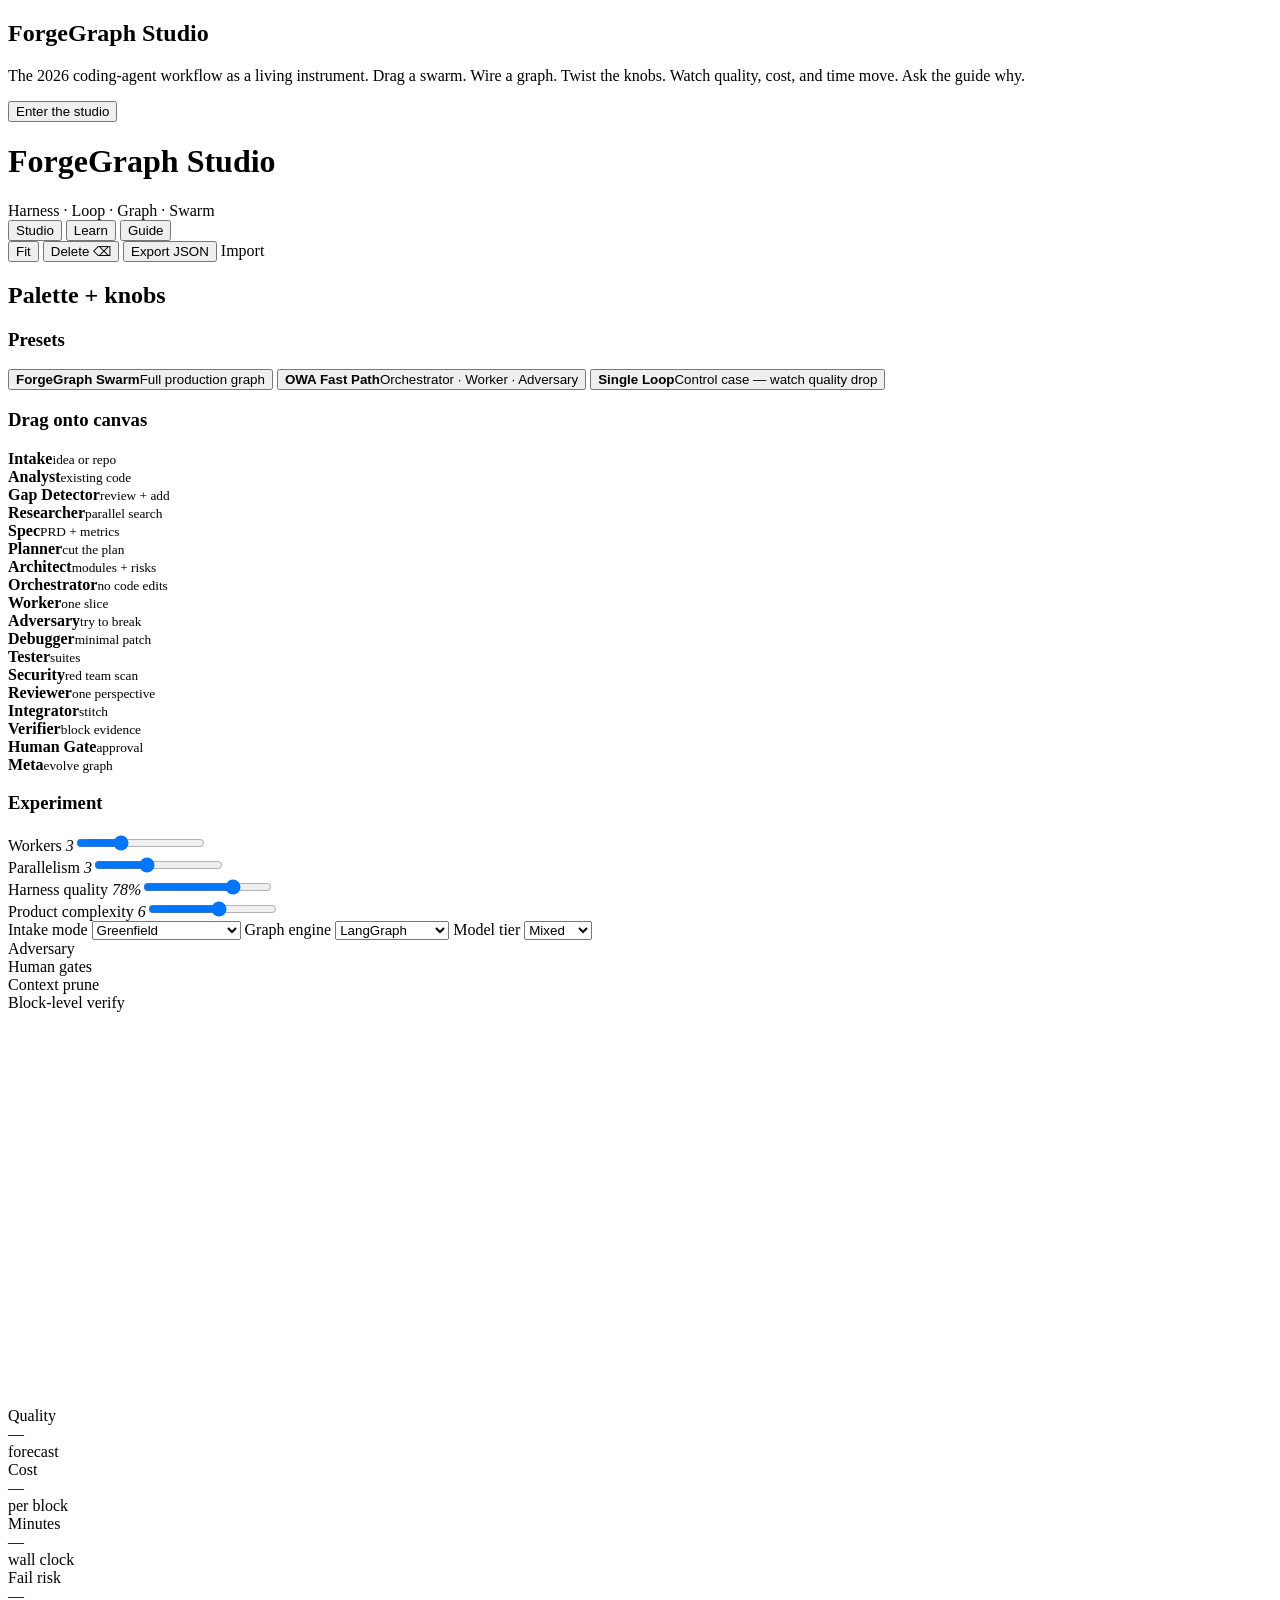
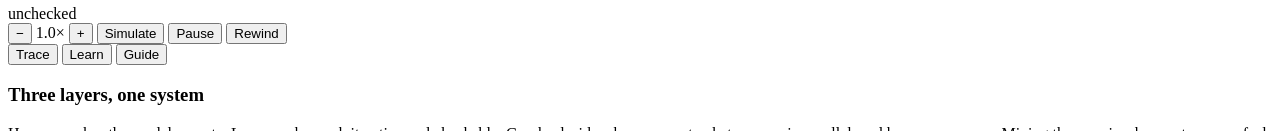
==== index.html @ 62dcb6c2 "Add studio shell" ====
<!DOCTYPE html>
<html lang="en">
<head>
  <meta charset="UTF-8" />
  <meta name="viewport" content="width=device-width, initial-scale=1" />
  <title>ForgeGraph Studio — design, simulate, learn agent swarms</title>
  <meta name="description" content="Interactive studio for the ForgeGraph Swarm workflow. Drag agents, wire graphs, live-simulate quality/cost/time, and ask an on-device or OpenRouter guide." />
  <link rel="preconnect" href="https://fonts.googleapis.com" />
  <link rel="preconnect" href="https://fonts.gstatic.com" crossorigin />
  <link href="https://fonts.googleapis.com/css2?family=Instrument+Serif:ital@0;1&family=Sora:wght@400;500;600&family=IBM+Plex+Mono:wght@400;500&display=swap" rel="stylesheet" />
  <link rel="stylesheet" href="css/studio.css" />
</head>
<body>
  <div class="splash" id="splash">
    <div class="splash-inner">
      <div class="mark"></div>
      <h2>ForgeGraph Studio</h2>
      <p>The 2026 coding-agent workflow as a living instrument. Drag a swarm. Wire a graph. Twist the knobs. Watch quality, cost, and time move. Ask the guide why.</p>
      <button class="primary" id="enter">Enter the studio</button>
    </div>
  </div>

  <div class="app">
    <header class="topbar">
      <div class="brand">
        <div class="logo"></div>
        <div>
          <h1>ForgeGraph Studio</h1>
          <span>Harness · Loop · Graph · Swarm</span>
        </div>
      </div>
      <div class="modes">
        <button class="active">Studio</button>
        <button onclick="document.querySelector('[data-panel=learn]').click()">Learn</button>
        <button onclick="document.querySelector('[data-panel=chat]').click()">Guide</button>
      </div>
      <div class="top-actions">
        <button class="ghost" id="fit">Fit</button>
        <button class="ghost" id="del">Delete <span class="kbd">⌫</span></button>
        <button class="ghost" id="export">Export JSON</button>
        <label class="ghost" style="cursor:pointer">Import<input id="import" type="file" accept="application/json" hidden /></label>
      </div>
    </header>

    <div class="workspace">
      <aside class="col left">
        <div class="col-head"><h2>Palette + knobs</h2></div>
        <div class="col-body">
          <div class="palette-group">
            <h3>Presets</h3>
            <button class="preset" data-preset="forge"><b>ForgeGraph Swarm</b><span>Full production graph</span></button>
            <button class="preset" data-preset="owa"><b>OWA Fast Path</b><span>Orchestrator · Worker · Adversary</span></button>
            <button class="preset" data-preset="solo"><b>Single Loop</b><span>Control case — watch quality drop</span></button>
          </div>

          <div class="palette-group">
            <h3>Drag onto canvas</h3>
            <div class="chip" draggable="true" data-type="intake"><i class="dot" style="background:#f0b429"></i><div><b>Intake</b><small>idea or repo</small></div></div>
            <div class="chip" draggable="true" data-type="analyst"><i class="dot" style="background:#7dd3fc"></i><div><b>Analyst</b><small>existing code</small></div></div>
            <div class="chip" draggable="true" data-type="gap"><i class="dot" style="background:#fb7185"></i><div><b>Gap Detector</b><small>review + add</small></div></div>
            <div class="chip" draggable="true" data-type="research"><i class="dot" style="background:#8b7cff"></i><div><b>Researcher</b><small>parallel search</small></div></div>
            <div class="chip" draggable="true" data-type="spec"><i class="dot" style="background:#f0b429"></i><div><b>Spec</b><small>PRD + metrics</small></div></div>
            <div class="chip" draggable="true" data-type="planner"><i class="dot" style="background:#ffd37a"></i><div><b>Planner</b><small>cut the plan</small></div></div>
            <div class="chip" draggable="true" data-type="architect"><i class="dot" style="background:#8b7cff"></i><div><b>Architect</b><small>modules + risks</small></div></div>
            <div class="chip" draggable="true" data-type="orchestrator"><i class="dot" style="background:#f0b429"></i><div><b>Orchestrator</b><small>no code edits</small></div></div>
            <div class="chip" draggable="true" data-type="worker"><i class="dot" style="background:#5eead4"></i><div><b>Worker</b><small>one slice</small></div></div>
            <div class="chip" draggable="true" data-type="adversary"><i class="dot" style="background:#fb7185"></i><div><b>Adversary</b><small>try to break</small></div></div>
            <div class="chip" draggable="true" data-type="debugger"><i class="dot" style="background:#fbbf24"></i><div><b>Debugger</b><small>minimal patch</small></div></div>
            <div class="chip" draggable="true" data-type="tester"><i class="dot" style="background:#b6f05a"></i><div><b>Tester</b><small>suites</small></div></div>
            <div class="chip" draggable="true" data-type="security"><i class="dot" style="background:#fb7185"></i><div><b>Security</b><small>red team scan</small></div></div>
            <div class="chip" draggable="true" data-type="reviewer"><i class="dot" style="background:#7dd3fc"></i><div><b>Reviewer</b><small>one perspective</small></div></div>
            <div class="chip" draggable="true" data-type="integrator"><i class="dot" style="background:#34d399"></i><div><b>Integrator</b><small>stitch</small></div></div>
            <div class="chip" draggable="true" data-type="verifier"><i class="dot" style="background:#34d399"></i><div><b>Verifier</b><small>block evidence</small></div></div>
            <div class="chip" draggable="true" data-type="hitl"><i class="dot" style="background:#fff"></i><div><b>Human Gate</b><small>approval</small></div></div>
            <div class="chip" draggable="true" data-type="meta"><i class="dot" style="background:#8b7cff"></i><div><b>Meta</b><small>evolve graph</small></div></div>
          </div>

          <div class="palette-group">
            <h3>Experiment</h3>
            <div class="slider-row"><label>Workers <em id="workers-v">3</em></label><input id="workers" type="range" min="1" max="7" value="3" /></div>
            <div class="slider-row"><label>Parallelism <em id="parallelism-v">3</em></label><input id="parallelism" type="range" min="1" max="6" value="3" /></div>
            <div class="slider-row"><label>Harness quality <em id="harness-v">78%</em></label><input id="harness" type="range" min="20" max="100" value="78" /></div>
            <div class="slider-row"><label>Product complexity <em id="complexity-v">6</em></label><input id="complexity" type="range" min="1" max="10" value="6" /></div>

            <label class="toggle">Intake mode
              <select id="mode"><option value="greenfield">Greenfield</option><option value="existing">Existing / review+add</option></select>
            </label>
            <label class="toggle">Graph engine
              <select id="engine">
                <option value="loop">Loop only</option>
                <option value="langgraph" selected>LangGraph</option>
                <option value="graphworkflow">GraphWorkflow</option>
              </select>
            </label>
            <label class="toggle">Model tier
              <select id="tier">
                <option value="budget">Budget</option>
                <option value="mixed" selected>Mixed</option>
                <option value="frontier">Frontier</option>
              </select>
            </label>
            <div class="toggle">Adversary <div class="switch on" id="adv"><i></i></div></div>
            <div class="toggle">Human gates <div class="switch on" id="hitl"><i></i></div></div>
            <div class="toggle">Context prune <div class="switch on" id="prune"><i></i></div></div>
            <div class="toggle">Block-level verify <div class="switch on" id="bver"><i></i></div></div>
          </div>
        </div>
      </aside>

      <main class="stage" id="stage">
        <svg id="graph"></svg>
        <div class="hud">
          <div class="metric"><div class="k">Quality</div><div class="v" id="m-quality">—</div><div class="d" id="m-quality-d">forecast</div></div>
          <div class="metric"><div class="k">Cost</div><div class="v" id="m-cost">—</div><div class="d" id="m-cost-d">per block</div></div>
          <div class="metric"><div class="k">Minutes</div><div class="v" id="m-time">—</div><div class="d" id="m-time-d">wall clock</div></div>
          <div class="metric"><div class="k">Fail risk</div><div class="v" id="m-fail">—</div><div class="d" id="m-fail-d">unchecked</div></div>
        </div>
        <div class="sim-bar">
          <button class="ghost" id="slower">−</button>
          <span class="speed" id="speed">1.0×</span>
          <button class="ghost" id="faster">+</button>
          <button class="primary" id="play">Simulate</button>
          <button class="ghost" id="stop">Pause</button>
          <button class="ghost" id="reset">Rewind</button>
        </div>
      </main>

      <aside class="col right">
        <div class="tabs">
          <button class="on" data-panel="trace">Trace</button>
          <button data-panel="learn">Learn</button>
          <button data-panel="chat">Guide</button>
        </div>
        <div class="panel on" id="trace">
          <div class="log" id="log"></div>
        </div>
        <div class="panel" id="learn">
          <div class="lesson">
            <h3 id="lesson-title">Three layers</h3>
            <p id="lesson-body"></p>
            <div class="step-list" id="lessons"></div>
          </div>
        </div>
        <div class="panel" id="chat">
          <div class="chat">
            <div class="msgs" id="msgs"></div>
            <div class="composer">
              <div class="ai-row">
                <select id="provider">
                  <option value="guide">Forge Guide · free local</option>
                  <option value="openrouter">OpenRouter</option>
                  <option value="webllm">WebLLM · in-browser</option>
                </select>
              </div>
              <div class="ai-row" id="or-wrap" style="display:none">
                <input class="field" id="or-key" type="password" placeholder="OpenRouter API key" />
                <button class="ghost" id="save-key">Save</button>
                <select id="or-model">
                  <option value="meta-llama/llama-3.1-8b-instruct:free">Llama 3.1 8B free</option>
                  <option value="google/gemini-2.0-flash-exp:free">Gemini Flash free</option>
                  <option value="qwen/qwen-2.5-7b-instruct:free">Qwen 2.5 7B free</option>
                  <option value="openai/gpt-4o-mini">GPT-4o mini</option>
                </select>
              </div>
              <div id="webllm-status" style="display:none;font-size:11px;color:#9a958b">WebLLM idle</div>
              <textarea id="q" placeholder="Why did quality drop when I added a 7th worker?"></textarea>
              <button class="primary" id="ask">Ask</button>
            </div>
          </div>
        </div>
      </aside>
    </div>

    <footer class="statusline">
      <i class="dotlive"></i>
      <span>Native static studio · no build</span>
      <span id="status-note">Ready</span>
      <span style="margin-left:auto">Space play/pause · drag roles · ports to wire</span>
    </footer>
  </div>

  <script src="js/data.js"></script>
  <script src="js/sim.js"></script>
  <script src="js/canvas.js"></script>
  <script src="js/ai.js"></script>
  <script src="js/app.js"></script>
</body>
</html>
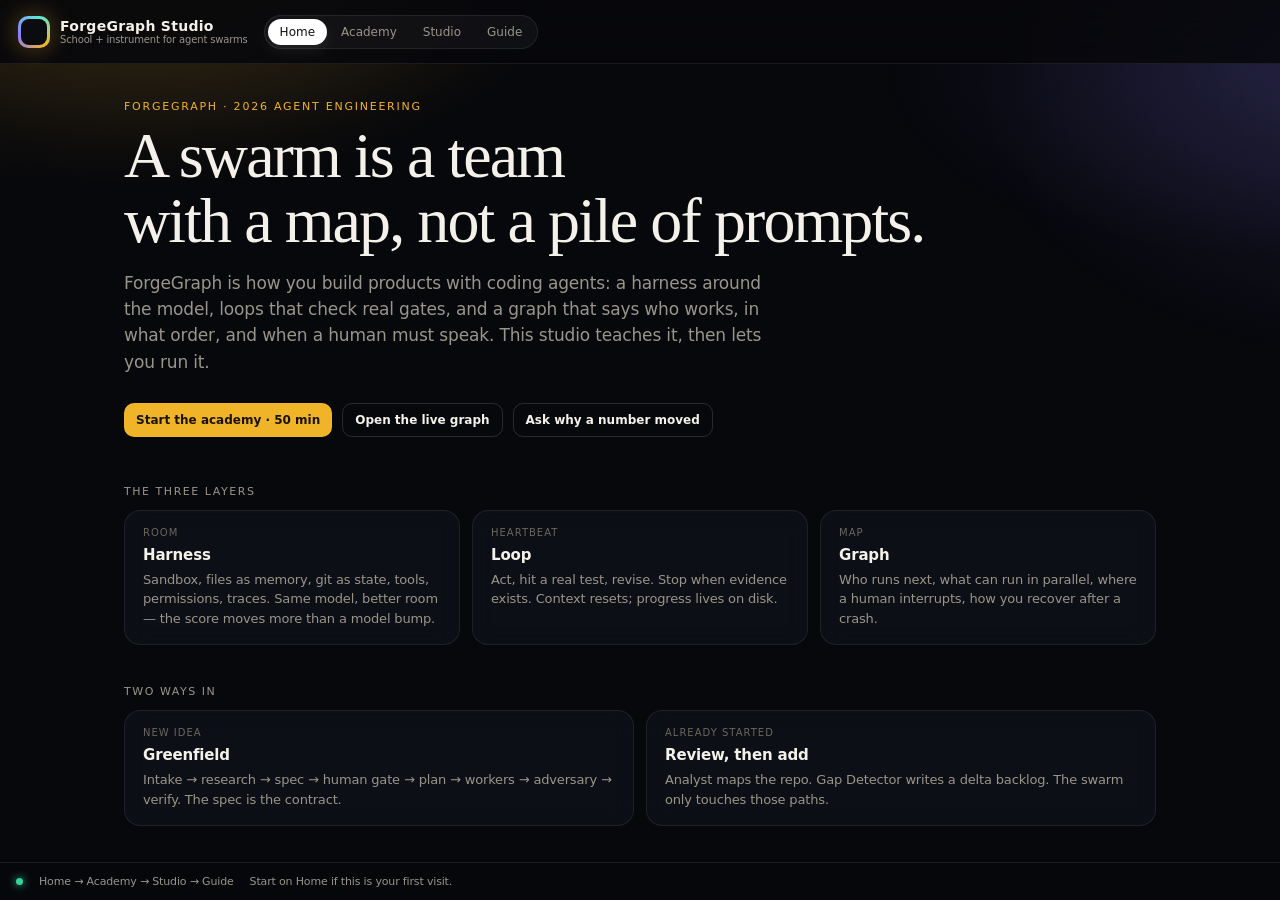
==== commit 0778381a: "Rebuild shell: Home, Academy, Studio, Guide" ====
--- a/index.html
+++ b/index.html
@@ -3,183 +3,207 @@
 <head>
   <meta charset="UTF-8" />
   <meta name="viewport" content="width=device-width, initial-scale=1" />
-  <title>ForgeGraph Studio — design, simulate, learn agent swarms</title>
-  <meta name="description" content="Interactive studio for the ForgeGraph Swarm workflow. Drag agents, wire graphs, live-simulate quality/cost/time, and ask an on-device or OpenRouter guide." />
+  <title>ForgeGraph Studio — learn and simulate agent swarms</title>
   <link rel="preconnect" href="https://fonts.googleapis.com" />
   <link rel="preconnect" href="https://fonts.gstatic.com" crossorigin />
   <link href="https://fonts.googleapis.com/css2?family=Instrument+Serif:ital@0;1&family=Sora:wght@400;500;600&family=IBM+Plex+Mono:wght@400;500&display=swap" rel="stylesheet" />
   <link rel="stylesheet" href="css/studio.css" />
+  <link rel="stylesheet" href="css/learn.css" />
 </head>
 <body>
-  <div class="splash" id="splash">
-    <div class="splash-inner">
-      <div class="mark"></div>
-      <h2>ForgeGraph Studio</h2>
-      <p>The 2026 coding-agent workflow as a living instrument. Drag a swarm. Wire a graph. Twist the knobs. Watch quality, cost, and time move. Ask the guide why.</p>
-      <button class="primary" id="enter">Enter the studio</button>
-    </div>
-  </div>
-
   <div class="app">
     <header class="topbar">
-      <div class="brand">
-        <div class="logo"></div>
-        <div>
-          <h1>ForgeGraph Studio</h1>
-          <span>Harness · Loop · Graph · Swarm</span>
-        </div>
-      </div>
-      <div class="modes">
-        <button class="active">Studio</button>
-        <button onclick="document.querySelector('[data-panel=learn]').click()">Learn</button>
-        <button onclick="document.querySelector('[data-panel=chat]').click()">Guide</button>
-      </div>
-      <div class="top-actions">
+      <div class="brand"><div class="logo"></div><div><h1>ForgeGraph Studio</h1><span>School + instrument for agent swarms</span></div></div>
+      <div class="modes" id="nav">
+        <button data-view="land" class="active">Home</button>
+        <button data-view="learn">Academy</button>
+        <button data-view="studio">Studio</button>
+        <button data-view="guide">Guide</button>
+      </div>
+      <div class="top-actions" id="studio-actions" style="display:none">
         <button class="ghost" id="fit">Fit</button>
-        <button class="ghost" id="del">Delete <span class="kbd">⌫</span></button>
-        <button class="ghost" id="export">Export JSON</button>
+        <button class="ghost" id="del">Delete</button>
+        <button class="ghost" id="export">Export</button>
         <label class="ghost" style="cursor:pointer">Import<input id="import" type="file" accept="application/json" hidden /></label>
       </div>
     </header>
 
-    <div class="workspace">
-      <aside class="col left">
-        <div class="col-head"><h2>Palette + knobs</h2></div>
-        <div class="col-body">
-          <div class="palette-group">
-            <h3>Presets</h3>
-            <button class="preset" data-preset="forge"><b>ForgeGraph Swarm</b><span>Full production graph</span></button>
-            <button class="preset" data-preset="owa"><b>OWA Fast Path</b><span>Orchestrator · Worker · Adversary</span></button>
-            <button class="preset" data-preset="solo"><b>Single Loop</b><span>Control case — watch quality drop</span></button>
-          </div>
-
-          <div class="palette-group">
-            <h3>Drag onto canvas</h3>
-            <div class="chip" draggable="true" data-type="intake"><i class="dot" style="background:#f0b429"></i><div><b>Intake</b><small>idea or repo</small></div></div>
-            <div class="chip" draggable="true" data-type="analyst"><i class="dot" style="background:#7dd3fc"></i><div><b>Analyst</b><small>existing code</small></div></div>
-            <div class="chip" draggable="true" data-type="gap"><i class="dot" style="background:#fb7185"></i><div><b>Gap Detector</b><small>review + add</small></div></div>
-            <div class="chip" draggable="true" data-type="research"><i class="dot" style="background:#8b7cff"></i><div><b>Researcher</b><small>parallel search</small></div></div>
-            <div class="chip" draggable="true" data-type="spec"><i class="dot" style="background:#f0b429"></i><div><b>Spec</b><small>PRD + metrics</small></div></div>
-            <div class="chip" draggable="true" data-type="planner"><i class="dot" style="background:#ffd37a"></i><div><b>Planner</b><small>cut the plan</small></div></div>
-            <div class="chip" draggable="true" data-type="architect"><i class="dot" style="background:#8b7cff"></i><div><b>Architect</b><small>modules + risks</small></div></div>
-            <div class="chip" draggable="true" data-type="orchestrator"><i class="dot" style="background:#f0b429"></i><div><b>Orchestrator</b><small>no code edits</small></div></div>
-            <div class="chip" draggable="true" data-type="worker"><i class="dot" style="background:#5eead4"></i><div><b>Worker</b><small>one slice</small></div></div>
-            <div class="chip" draggable="true" data-type="adversary"><i class="dot" style="background:#fb7185"></i><div><b>Adversary</b><small>try to break</small></div></div>
-            <div class="chip" draggable="true" data-type="debugger"><i class="dot" style="background:#fbbf24"></i><div><b>Debugger</b><small>minimal patch</small></div></div>
-            <div class="chip" draggable="true" data-type="tester"><i class="dot" style="background:#b6f05a"></i><div><b>Tester</b><small>suites</small></div></div>
-            <div class="chip" draggable="true" data-type="security"><i class="dot" style="background:#fb7185"></i><div><b>Security</b><small>red team scan</small></div></div>
-            <div class="chip" draggable="true" data-type="reviewer"><i class="dot" style="background:#7dd3fc"></i><div><b>Reviewer</b><small>one perspective</small></div></div>
-            <div class="chip" draggable="true" data-type="integrator"><i class="dot" style="background:#34d399"></i><div><b>Integrator</b><small>stitch</small></div></div>
-            <div class="chip" draggable="true" data-type="verifier"><i class="dot" style="background:#34d399"></i><div><b>Verifier</b><small>block evidence</small></div></div>
-            <div class="chip" draggable="true" data-type="hitl"><i class="dot" style="background:#fff"></i><div><b>Human Gate</b><small>approval</small></div></div>
-            <div class="chip" draggable="true" data-type="meta"><i class="dot" style="background:#8b7cff"></i><div><b>Meta</b><small>evolve graph</small></div></div>
-          </div>
-
-          <div class="palette-group">
-            <h3>Experiment</h3>
-            <div class="slider-row"><label>Workers <em id="workers-v">3</em></label><input id="workers" type="range" min="1" max="7" value="3" /></div>
-            <div class="slider-row"><label>Parallelism <em id="parallelism-v">3</em></label><input id="parallelism" type="range" min="1" max="6" value="3" /></div>
-            <div class="slider-row"><label>Harness quality <em id="harness-v">78%</em></label><input id="harness" type="range" min="20" max="100" value="78" /></div>
-            <div class="slider-row"><label>Product complexity <em id="complexity-v">6</em></label><input id="complexity" type="range" min="1" max="10" value="6" /></div>
-
-            <label class="toggle">Intake mode
-              <select id="mode"><option value="greenfield">Greenfield</option><option value="existing">Existing / review+add</option></select>
-            </label>
-            <label class="toggle">Graph engine
-              <select id="engine">
-                <option value="loop">Loop only</option>
-                <option value="langgraph" selected>LangGraph</option>
-                <option value="graphworkflow">GraphWorkflow</option>
-              </select>
-            </label>
-            <label class="toggle">Model tier
-              <select id="tier">
-                <option value="budget">Budget</option>
-                <option value="mixed" selected>Mixed</option>
-                <option value="frontier">Frontier</option>
-              </select>
-            </label>
-            <div class="toggle">Adversary <div class="switch on" id="adv"><i></i></div></div>
-            <div class="toggle">Human gates <div class="switch on" id="hitl"><i></i></div></div>
-            <div class="toggle">Context prune <div class="switch on" id="prune"><i></i></div></div>
-            <div class="toggle">Block-level verify <div class="switch on" id="bver"><i></i></div></div>
-          </div>
-        </div>
-      </aside>
-
-      <main class="stage" id="stage">
-        <svg id="graph"></svg>
-        <div class="hud">
-          <div class="metric"><div class="k">Quality</div><div class="v" id="m-quality">—</div><div class="d" id="m-quality-d">forecast</div></div>
-          <div class="metric"><div class="k">Cost</div><div class="v" id="m-cost">—</div><div class="d" id="m-cost-d">per block</div></div>
-          <div class="metric"><div class="k">Minutes</div><div class="v" id="m-time">—</div><div class="d" id="m-time-d">wall clock</div></div>
-          <div class="metric"><div class="k">Fail risk</div><div class="v" id="m-fail">—</div><div class="d" id="m-fail-d">unchecked</div></div>
-        </div>
-        <div class="sim-bar">
-          <button class="ghost" id="slower">−</button>
-          <span class="speed" id="speed">1.0×</span>
-          <button class="ghost" id="faster">+</button>
-          <button class="primary" id="play">Simulate</button>
-          <button class="ghost" id="stop">Pause</button>
-          <button class="ghost" id="reset">Rewind</button>
-        </div>
-      </main>
-
-      <aside class="col right">
-        <div class="tabs">
-          <button class="on" data-panel="trace">Trace</button>
-          <button data-panel="learn">Learn</button>
-          <button data-panel="chat">Guide</button>
-        </div>
-        <div class="panel on" id="trace">
-          <div class="log" id="log"></div>
-        </div>
-        <div class="panel" id="learn">
-          <div class="lesson">
-            <h3 id="lesson-title">Three layers</h3>
-            <p id="lesson-body"></p>
-            <div class="step-list" id="lessons"></div>
-          </div>
-        </div>
-        <div class="panel" id="chat">
-          <div class="chat">
-            <div class="msgs" id="msgs"></div>
-            <div class="composer">
-              <div class="ai-row">
-                <select id="provider">
-                  <option value="guide">Forge Guide · free local</option>
-                  <option value="openrouter">OpenRouter</option>
-                  <option value="webllm">WebLLM · in-browser</option>
-                </select>
-              </div>
-              <div class="ai-row" id="or-wrap" style="display:none">
-                <input class="field" id="or-key" type="password" placeholder="OpenRouter API key" />
-                <button class="ghost" id="save-key">Save</button>
-                <select id="or-model">
-                  <option value="meta-llama/llama-3.1-8b-instruct:free">Llama 3.1 8B free</option>
-                  <option value="google/gemini-2.0-flash-exp:free">Gemini Flash free</option>
-                  <option value="qwen/qwen-2.5-7b-instruct:free">Qwen 2.5 7B free</option>
-                  <option value="openai/gpt-4o-mini">GPT-4o mini</option>
-                </select>
-              </div>
-              <div id="webllm-status" style="display:none;font-size:11px;color:#9a958b">WebLLM idle</div>
-              <textarea id="q" placeholder="Why did quality drop when I added a 7th worker?"></textarea>
-              <button class="primary" id="ask">Ask</button>
+    <section class="view view-land on" id="view-land">
+      <div class="land">
+        <div class="eyebrow">ForgeGraph · 2026 agent engineering</div>
+        <h1>A swarm is a team<br/>with a map, not a pile of prompts.</h1>
+        <p class="lede">ForgeGraph is how you build products with coding agents: a harness around the model, loops that check real gates, and a graph that says who works, in what order, and when a human must speak. This studio teaches it, then lets you run it.</p>
+        <div class="cta-row">
+          <button class="primary" data-go="learn">Start the academy · 50 min</button>
+          <button class="ghost" data-go="studio">Open the live graph</button>
+          <button class="ghost" data-go="guide">Ask why a number moved</button>
+        </div>
+        <div class="section-k">The three layers</div>
+        <div class="layer-grid">
+          <div class="card"><div class="tag">Room</div><h3>Harness</h3><p>Sandbox, files as memory, git as state, tools, permissions, traces. Same model, better room — the score moves more than a model bump.</p></div>
+          <div class="card"><div class="tag">Heartbeat</div><h3>Loop</h3><p>Act, hit a real test, revise. Stop when evidence exists. Context resets; progress lives on disk.</p></div>
+          <div class="card"><div class="tag">Map</div><h3>Graph</h3><p>Who runs next, what can run in parallel, where a human interrupts, how you recover after a crash.</p></div>
+        </div>
+        <div class="section-k">Two ways in</div>
+        <div class="path-grid">
+          <div class="card"><div class="tag">New idea</div><h3>Greenfield</h3><p>Intake → research → spec → human gate → plan → workers → adversary → verify. The spec is the contract.</p></div>
+          <div class="card"><div class="tag">Already started</div><h3>Review, then add</h3><p>Analyst maps the repo. Gap Detector writes a delta backlog. The swarm only touches those paths.</p></div>
+        </div>
+        <div class="section-k">What a top-tier school for this must have</div>
+        <ul class="req-list">
+          <li>A landing that states the outcome before the controls</li>
+          <li>A path with time, level, and a check per lesson</li>
+          <li>A glossary you can ask in plain language</li>
+          <li>Two recipes: new product and existing repo</li>
+          <li>A simulator that narrates the current node</li>
+          <li>Metrics that explain why they moved</li>
+          <li>Opposing roles: worker writes, adversary breaks</li>
+          <li>A guide that sees the live graph</li>
+          <li>Sample graphs loaded first — never an empty canvas</li>
+          <li>Export of the workflow you designed</li>
+        </ul>
+        <div class="section-k">Academy modules</div>
+        <div class="mod-grid" id="home-mods"></div>
+      </div>
+    </section>
+
+    <section class="view" id="view-learn">
+      <div class="learn-shell">
+        <aside class="learn-nav" id="learn-nav"></aside>
+        <article class="learn-main">
+          <div class="meta-row" id="learn-meta"></div>
+          <h2 id="learn-title"></h2>
+          <p id="learn-thesis" style="color:var(--muted);font-size:16px;line-height:1.5;margin-bottom:18px"></p>
+          <div id="learn-beats"></div>
+          <div class="quiz" id="learn-quiz"></div>
+          <div class="cta-row" style="margin-top:20px">
+            <button class="primary" id="try-studio">Try this in the studio</button>
+            <button class="ghost" id="ask-lesson">Ask the guide about this</button>
+          </div>
+        </article>
+      </div>
+    </section>
+
+    <section class="view" id="view-studio">
+      <div class="workspace" style="flex:1;min-height:0;height:100%">
+        <aside class="col left">
+          <div class="col-head"><h2>Build + knobs</h2></div>
+          <div class="col-body">
+            <div class="palette-group">
+              <h3>Load a known-good graph</h3>
+              <button class="preset" data-preset="forge"><b>ForgeGraph Swarm</b><span>Full production path</span></button>
+              <button class="preset" data-preset="owa"><b>OWA Fast Path</b><span>Orchestrator · Worker · Adversary</span></button>
+              <button class="preset" data-preset="solo"><b>Single Loop</b><span>Control case</span></button>
             </div>
-          </div>
-        </div>
-      </aside>
-    </div>
+            <div class="palette-group">
+              <h3>Drag a role onto the map</h3>
+              <div class="chip" draggable="true" data-type="intake"><i class="dot" style="background:#f0b429"></i><div><b>Intake</b><small>outcome only</small></div></div>
+              <div class="chip" draggable="true" data-type="analyst"><i class="dot" style="background:#7dd3fc"></i><div><b>Analyst</b><small>existing repo</small></div></div>
+              <div class="chip" draggable="true" data-type="gap"><i class="dot" style="background:#fb7185"></i><div><b>Gap Detector</b><small>delta backlog</small></div></div>
+              <div class="chip" draggable="true" data-type="spec"><i class="dot" style="background:#f0b429"></i><div><b>Spec</b><small>the contract</small></div></div>
+              <div class="chip" draggable="true" data-type="orchestrator"><i class="dot" style="background:#f0b429"></i><div><b>Orchestrator</b><small>no code edits</small></div></div>
+              <div class="chip" draggable="true" data-type="worker"><i class="dot" style="background:#5eead4"></i><div><b>Worker</b><small>one slice</small></div></div>
+              <div class="chip" draggable="true" data-type="adversary"><i class="dot" style="background:#fb7185"></i><div><b>Adversary</b><small>break the slice</small></div></div>
+              <div class="chip" draggable="true" data-type="verifier"><i class="dot" style="background:#34d399"></i><div><b>Verifier</b><small>evidence only</small></div></div>
+              <div class="chip" draggable="true" data-type="hitl"><i class="dot" style="background:#fff"></i><div><b>Human Gate</b><small>approve spec</small></div></div>
+            </div>
+            <div class="palette-group">
+              <h3>What-if knobs</h3>
+              <div class="slider-row"><label>Workers <em id="workers-v">3</em></label><input id="workers" type="range" min="1" max="7" value="3" /></div>
+              <div class="slider-row"><label>Parallelism <em id="parallelism-v">3</em></label><input id="parallelism" type="range" min="1" max="6" value="3" /></div>
+              <div class="slider-row"><label>Harness quality <em id="harness-v">78%</em></label><input id="harness" type="range" min="20" max="100" value="78" /></div>
+              <div class="slider-row"><label>Product complexity <em id="complexity-v">6</em></label><input id="complexity" type="range" min="1" max="10" value="6" /></div>
+              <label class="toggle">Intake mode <select id="mode"><option value="greenfield">Greenfield</option><option value="existing">Existing / review+add</option></select></label>
+              <label class="toggle">Graph engine <select id="engine"><option value="loop">Loop only</option><option value="langgraph" selected>LangGraph</option><option value="graphworkflow">GraphWorkflow</option></select></label>
+              <label class="toggle">Model tier <select id="tier"><option value="budget">Budget</option><option value="mixed" selected>Mixed</option><option value="frontier">Frontier</option></select></label>
+              <div class="toggle">Adversary <div class="switch on" id="adv"><i></i></div></div>
+              <div class="toggle">Human gates <div class="switch on" id="hitl"><i></i></div></div>
+              <div class="toggle">Context prune <div class="switch on" id="prune"><i></i></div></div>
+              <div class="toggle">Block-level verify <div class="switch on" id="bver"><i></i></div></div>
+            </div>
+          </div>
+        </aside>
+        <main class="stage" id="stage">
+          <svg id="graph"></svg>
+          <div class="hud">
+            <div class="metric"><div class="k">Quality</div><div class="v" id="m-quality">—</div><div class="d" id="m-quality-d">forecast</div></div>
+            <div class="metric"><div class="k">Cost</div><div class="v" id="m-cost">—</div><div class="d" id="m-cost-d">per block</div></div>
+            <div class="metric"><div class="k">Minutes</div><div class="v" id="m-time">—</div><div class="d" id="m-time-d">wall clock</div></div>
+            <div class="metric"><div class="k">Fail risk</div><div class="v" id="m-fail">—</div><div class="d" id="m-fail-d">unchecked</div></div>
+          </div>
+          <div class="tour-dock" id="mission">
+            <h4>First run · 4 moves</h4>
+            <label><input type="checkbox" id="ms1" /> Load ForgeGraph Swarm</label>
+            <label><input type="checkbox" id="ms2" /> Press Simulate and watch the narrator</label>
+            <label><input type="checkbox" id="ms3" /> Toggle Adversary off — watch quality drop</label>
+            <label><input type="checkbox" id="ms4" /> Ask the guide “why did that move?”</label>
+          </div>
+          <aside class="narrator" id="narrator">
+            <div class="k" id="nar-k">Idle</div>
+            <h3 id="nar-t">Nothing is running yet</h3>
+            <p id="nar-p">Press Simulate. This card tells you who is working and why that role exists.</p>
+          </aside>
+          <div class="why-bar" id="why-bar">Numbers wait for a change. Move a knob or press Simulate.</div>
+          <div class="sim-bar">
+            <button class="ghost" id="slower">−</button>
+            <span class="speed" id="speed">1.0×</span>
+            <button class="ghost" id="faster">+</button>
+            <button class="primary" id="play">Simulate</button>
+            <button class="ghost" id="stop">Pause</button>
+            <button class="ghost" id="reset">Rewind</button>
+          </div>
+        </main>
+        <aside class="col right">
+          <div class="tabs">
+            <button class="on" data-panel="trace">What happened</button>
+            <button data-panel="chat">Guide</button>
+          </div>
+          <div class="panel on" id="trace"><div class="log" id="log"></div></div>
+          <div class="panel" id="chat-side"><div class="chat"><div class="msgs" id="msgs-side"></div></div></div>
+        </aside>
+      </div>
+    </section>
+
+    <section class="view" id="view-guide">
+      <div class="chat" style="max-width:760px;margin:0 auto;width:100%;padding:20px 16px 12px">
+        <div class="eyebrow">Guide</div>
+        <h2 style="font-family:var(--serif);font-size:36px;font-weight:400;margin:6px 0 8px">Ask what the graph is doing</h2>
+        <p style="color:var(--muted);font-size:14px;margin-bottom:10px">Forge Guide is on-device and always on. It can see your knobs and graph. OpenRouter and WebLLM are optional.</p>
+        <div class="chips" id="suggest"></div>
+        <div class="msgs" id="msgs"></div>
+        <div class="composer">
+          <div class="ai-row">
+            <select id="provider">
+              <option value="guide">Forge Guide · free local</option>
+              <option value="openrouter">OpenRouter</option>
+              <option value="webllm">WebLLM · in-browser</option>
+            </select>
+          </div>
+          <div class="ai-row" id="or-wrap" style="display:none">
+            <input class="field" id="or-key" type="password" placeholder="OpenRouter API key" />
+            <button class="ghost" id="save-key">Save</button>
+            <select id="or-model">
+              <option value="meta-llama/llama-3.1-8b-instruct:free">Llama 3.1 8B free</option>
+              <option value="google/gemini-2.0-flash-exp:free">Gemini Flash free</option>
+              <option value="qwen/qwen-2.5-7b-instruct:free">Qwen 2.5 7B free</option>
+              <option value="openai/gpt-4o-mini">GPT-4o mini</option>
+            </select>
+          </div>
+          <div id="webllm-status" style="display:none;font-size:11px;color:#9a958b">WebLLM idle</div>
+          <textarea id="q" placeholder="What is ForgeGraph, and how do I use it on a repo I already started?"></textarea>
+          <button class="primary" id="ask">Ask</button>
+        </div>
+      </div>
+    </section>
 
     <footer class="statusline">
       <i class="dotlive"></i>
-      <span>Native static studio · no build</span>
-      <span id="status-note">Ready</span>
-      <span style="margin-left:auto">Space play/pause · drag roles · ports to wire</span>
+      <span>Home → Academy → Studio → Guide</span>
+      <span id="status-note">Start on Home if this is your first visit.</span>
     </footer>
   </div>
-
   <script src="js/data.js"></script>
+  <script src="js/content.js"></script>
   <script src="js/sim.js"></script>
   <script src="js/canvas.js"></script>
   <script src="js/ai.js"></script>
--- a/css/studio.css
+++ b/css/studio.css
@@ -0,0 +1,189 @@
+:root {
+  --bg: #07080c;
+  --bg-2: #0c0e14;
+  --panel: rgba(16, 18, 26, 0.78);
+  --panel-solid: #10121a;
+  --line: rgba(255, 255, 255, 0.08);
+  --line-2: rgba(255, 255, 255, 0.14);
+  --text: #f4f1ea;
+  --muted: #9a958b;
+  --dim: #6b675f;
+  --amber: #f0b429;
+  --amber-2: #ffd37a;
+  --violet: #8b7cff;
+  --cyan: #5eead4;
+  --rose: #fb7185;
+  --lime: #b6f05a;
+  --blue: #7dd3fc;
+  --ok: #34d399;
+  --warn: #fbbf24;
+  --err: #f87171;
+  --shadow: 0 30px 80px rgba(0, 0, 0, 0.45);
+  --radius: 16px;
+  --font: "Geist", "Sora", "Inter", system-ui, sans-serif;
+  --serif: "Instrument Serif", "Times New Roman", serif;
+  --mono: "Geist Mono", "IBM Plex Mono", ui-monospace, monospace;
+}
+* { box-sizing: border-box; margin: 0; padding: 0; }
+html, body { height: 100%; }
+body {
+  font-family: var(--font);
+  background: var(--bg);
+  color: var(--text);
+  overflow: hidden;
+  letter-spacing: -0.01em;
+}
+body::before {
+  content: "";
+  position: fixed; inset: 0; pointer-events: none; z-index: 0;
+  background:
+    radial-gradient(900px 500px at 12% -10%, rgba(240, 180, 41, 0.12), transparent 50%),
+    radial-gradient(800px 500px at 110% 10%, rgba(139, 124, 255, 0.14), transparent 55%),
+    radial-gradient(700px 400px at 50% 120%, rgba(94, 234, 212, 0.06), transparent 50%);
+}
+.app { position: relative; z-index: 1; height: 100%; display: grid; grid-template-rows: 64px 1fr 38px; }
+.topbar {
+  display: flex; align-items: center; gap: 16px; padding: 0 18px;
+  border-bottom: 1px solid var(--line);
+  background: rgba(7, 8, 12, 0.72); backdrop-filter: blur(18px);
+}
+.brand { display: flex; align-items: center; gap: 10px; min-width: 220px; }
+.logo {
+  width: 32px; height: 32px; border-radius: 10px; position: relative;
+  background: conic-gradient(from 140deg, var(--amber), var(--violet), var(--cyan), var(--amber));
+  box-shadow: 0 0 24px rgba(240, 180, 41, 0.35);
+}
+.logo::after { content: ""; position: absolute; inset: 3px; border-radius: 8px; background: #0b0c10; }
+.brand h1 { font-size: 14px; font-weight: 560; letter-spacing: 0.02em; }
+.brand span { display: block; font-size: 10px; color: var(--muted); font-weight: 400; }
+.modes {
+  display: flex; background: rgba(255,255,255,0.04);
+  border: 1px solid var(--line); border-radius: 999px; padding: 3px; gap: 2px;
+}
+.modes button, .ghost, .primary, .danger { font-family: inherit; cursor: pointer; border: 0; }
+.modes button {
+  background: transparent; color: var(--muted);
+  padding: 6px 12px; border-radius: 999px; font-size: 12px; font-weight: 500;
+  transition: all .25s cubic-bezier(.2,.8,.2,1);
+}
+.modes button.active { background: #fff; color: #111; box-shadow: 0 6px 16px rgba(255,255,255,.08); }
+.top-actions { margin-left: auto; display: flex; gap: 8px; align-items: center; }
+.ghost, .primary, .danger {
+  height: 34px; padding: 0 12px; border-radius: 10px; font-size: 12px; font-weight: 550;
+  display: inline-flex; align-items: center; gap: 6px;
+  transition: transform .18s cubic-bezier(.2,.8,.2,1), background .2s, border-color .2s;
+}
+.ghost { background: transparent; color: var(--text); border: 1px solid var(--line-2); }
+.ghost:hover { background: rgba(255,255,255,.05); }
+.primary { background: var(--amber); color: #1a1203; }
+.primary:hover { filter: brightness(1.06); transform: translateY(-1px); }
+.kbd { font-family: var(--mono); font-size: 10px; color: var(--dim); border: 1px solid var(--line); padding: 1px 5px; border-radius: 5px; }
+.workspace { display: grid; grid-template-columns: 272px 1fr 340px; min-height: 0; }
+.col {
+  min-height: 0; overflow: hidden; border-right: 1px solid var(--line);
+  display: flex; flex-direction: column; background: rgba(8,9,14,.35);
+}
+.col.right { border-right: 0; border-left: 1px solid var(--line); }
+.col-head { padding: 14px 16px 10px; display: flex; align-items: baseline; justify-content: space-between; }
+.col-head h2 { font-size: 11px; letter-spacing: .14em; text-transform: uppercase; color: var(--muted); font-weight: 600; }
+.col-body { padding: 0 12px 16px; overflow: auto; flex: 1; }
+.palette-group { margin-bottom: 16px; }
+.palette-group h3 { font-size: 10px; color: var(--dim); letter-spacing: .12em; text-transform: uppercase; margin: 8px 6px; }
+.chip {
+  display: flex; align-items: center; gap: 10px; padding: 8px 10px; border-radius: 12px; margin-bottom: 6px;
+  background: rgba(255,255,255,.03); border: 1px solid var(--line); cursor: grab; user-select: none;
+  transition: border-color .2s, transform .2s, background .2s;
+}
+.chip:hover { border-color: var(--line-2); background: rgba(255,255,255,.05); transform: translateX(2px); }
+.chip .dot { width: 10px; height: 10px; border-radius: 99px; flex-shrink: 0; }
+.chip b { font-size: 12px; font-weight: 560; display: block; }
+.chip small { color: var(--muted); font-size: 10px; }
+.slider-row { margin: 12px 6px 16px; }
+.slider-row label { display: flex; justify-content: space-between; font-size: 12px; color: var(--muted); margin-bottom: 6px; }
+.slider-row label em { font-style: normal; color: var(--text); font-family: var(--mono); font-size: 11px; }
+input[type=range] { width: 100%; appearance: none; height: 3px; background: rgba(255,255,255,.1); border-radius: 99px; outline: none; }
+input[type=range]::-webkit-slider-thumb {
+  appearance: none; width: 14px; height: 14px; border-radius: 50%;
+  background: var(--amber); border: 2px solid #1b1406; cursor: pointer;
+  box-shadow: 0 0 0 4px rgba(240,180,41,.12);
+}
+.toggle { display: flex; align-items: center; justify-content: space-between; padding: 8px 6px; font-size: 12px; color: var(--muted); }
+.switch { width: 36px; height: 20px; border-radius: 99px; background: #22242d; position: relative; cursor: pointer; border: 1px solid var(--line); }
+.switch.on { background: var(--amber); border-color: transparent; }
+.switch i { position: absolute; top: 2px; left: 2px; width: 14px; height: 14px; border-radius: 50%; background: #fff; transition: transform .22s cubic-bezier(.2,.8,.2,1); }
+.switch.on i { transform: translateX(16px); }
+.preset { width: 100%; text-align: left; background: transparent; color: var(--text); border: 1px solid var(--line); border-radius: 12px; padding: 10px; margin-bottom: 8px; cursor: pointer; font-family: inherit; }
+.preset:hover { border-color: var(--amber); }
+.preset b { display: block; font-size: 12px; margin-bottom: 2px; }
+.preset span { color: var(--muted); font-size: 11px; }
+.stage { position: relative; background: radial-gradient(circle at 1px 1px, rgba(255,255,255,.06) 1px, transparent 0) 0 0 / 22px 22px; }
+#graph { width: 100%; height: 100%; display: block; }
+.hud { position: absolute; top: 14px; left: 14px; display: flex; gap: 8px; flex-wrap: wrap; pointer-events: none; }
+.metric { pointer-events: auto; background: var(--panel); backdrop-filter: blur(16px); border: 1px solid var(--line); border-radius: 14px; padding: 10px 12px; min-width: 108px; box-shadow: var(--shadow); }
+.metric .k { font-size: 10px; color: var(--muted); letter-spacing: .08em; text-transform: uppercase; }
+.metric .v { font-family: var(--serif); font-size: 26px; line-height: 1.1; margin-top: 2px; }
+.metric .d { font-size: 10px; color: var(--dim); margin-top: 2px; }
+.sim-bar { position: absolute; bottom: 16px; left: 50%; transform: translateX(-50%); display: flex; align-items: center; gap: 8px; background: var(--panel); backdrop-filter: blur(18px); border: 1px solid var(--line); border-radius: 999px; padding: 6px 8px 6px 14px; box-shadow: var(--shadow); }
+.sim-bar button { height: 32px; }
+.speed { color: var(--muted); font-size: 11px; font-family: var(--mono); padding: 0 8px; }
+.node-card { position: absolute; width: 188px; background: linear-gradient(180deg, rgba(24,26,36,.94), rgba(14,16,22,.94)); border: 1px solid var(--line-2); border-radius: 16px; padding: 10px 12px 12px; cursor: grab; box-shadow: 0 16px 40px rgba(0,0,0,.35); transition: box-shadow .2s, border-color .2s, transform .18s; user-select: none; }
+.node-card:hover { border-color: rgba(255,255,255,.22); }
+.node-card.active { border-color: var(--amber); box-shadow: 0 0 0 4px rgba(240,180,41,.12), 0 20px 50px rgba(0,0,0,.45); }
+.node-card.running { border-color: var(--cyan); box-shadow: 0 0 0 4px rgba(94,234,212,.12), 0 0 32px rgba(94,234,212,.12); }
+.node-card.done { border-color: rgba(52,211,153,.5); }
+.node-card.fail { border-color: var(--rose); }
+.node-card header { display: flex; align-items: center; gap: 8px; margin-bottom: 6px; }
+.node-card .ico { width: 22px; height: 22px; border-radius: 7px; display: grid; place-items: center; font-size: 11px; }
+.node-card h4 { font-size: 12.5px; font-weight: 600; }
+.node-card p { font-size: 10.5px; color: var(--muted); line-height: 1.35; }
+.node-card .ports { display: flex; justify-content: space-between; margin-top: 8px; }
+.port { width: 10px; height: 10px; border-radius: 50%; background: #2a2d38; border: 2px solid #cfc8b8; cursor: crosshair; }
+.port.out { border-color: var(--amber); }
+.status-pill { font-size: 9px; letter-spacing: .08em; text-transform: uppercase; color: var(--dim); margin-left: auto; }
+.node-card.running .status-pill { color: var(--cyan); }
+.node-card.done .status-pill { color: var(--ok); }
+.tabs { display: flex; gap: 4px; padding: 0 12px 8px; }
+.tabs button { flex: 1; height: 32px; border-radius: 9px; border: 1px solid transparent; background: transparent; color: var(--muted); font-size: 11px; font-family: inherit; cursor: pointer; }
+.tabs button.on { background: rgba(255,255,255,.06); color: var(--text); border-color: var(--line); }
+.panel { display: none; flex-direction: column; min-height: 0; flex: 1; overflow: hidden; }
+.panel.on { display: flex; }
+.log { flex: 1; overflow: auto; padding: 0 12px 12px; font-family: var(--mono); font-size: 11px; line-height: 1.55; }
+.log .ev { padding: 7px 0; border-bottom: 1px solid var(--line); display: grid; grid-template-columns: 54px 1fr; gap: 8px; }
+.log .t { color: var(--dim); }
+.log .ok { color: var(--ok); }
+.log .warn { color: var(--warn); }
+.log .info { color: var(--blue); }
+.log .ai { color: var(--violet); }
+.lesson { padding: 0 14px 16px; overflow: auto; }
+.lesson h3 { font-family: var(--serif); font-size: 26px; font-weight: 400; margin: 6px 0 8px; }
+.lesson p { color: var(--muted); font-size: 13px; line-height: 1.55; margin-bottom: 12px; }
+.step-list { display: flex; flex-direction: column; gap: 8px; }
+.step { border: 1px solid var(--line); border-radius: 12px; padding: 10px 12px; cursor: pointer; background: rgba(255,255,255,.02); }
+.step.on { border-color: rgba(240,180,41,.45); background: rgba(240,180,41,.06); }
+.step b { display: block; font-size: 12px; margin-bottom: 2px; }
+.step span { font-size: 11px; color: var(--muted); }
+.chat { display: flex; flex-direction: column; min-height: 0; flex: 1; }
+.msgs { flex: 1; overflow: auto; padding: 8px 12px; display: flex; flex-direction: column; gap: 10px; }
+.bubble { max-width: 95%; padding: 9px 11px; border-radius: 14px; font-size: 12.5px; line-height: 1.45; }
+.bubble.bot { background: rgba(139,124,255,.1); border: 1px solid rgba(139,124,255,.18); align-self: flex-start; }
+.bubble.me { background: rgba(240,180,41,.12); border: 1px solid rgba(240,180,41,.2); align-self: flex-end; }
+.bubble .src { display: block; font-size: 10px; color: var(--dim); margin-bottom: 4px; letter-spacing: .06em; text-transform: uppercase; }
+.composer { border-top: 1px solid var(--line); padding: 10px; display: flex; flex-direction: column; gap: 8px; }
+.composer textarea { width: 100%; min-height: 58px; resize: none; border-radius: 12px; background: #0b0d13; color: var(--text); border: 1px solid var(--line-2); padding: 8px 10px; font-family: inherit; font-size: 13px; }
+.ai-row { display: flex; gap: 6px; align-items: center; }
+select, .field { background: #0b0d13; color: var(--text); border: 1px solid var(--line-2); border-radius: 8px; height: 30px; font-size: 11px; font-family: inherit; padding: 0 8px; }
+.field { flex: 1; }
+.statusline { display: flex; align-items: center; gap: 16px; padding: 0 16px; border-top: 1px solid var(--line); font-size: 11px; color: var(--muted); background: rgba(7,8,12,.85); }
+.dotlive { width: 7px; height: 7px; border-radius: 50%; background: var(--ok); box-shadow: 0 0 8px var(--ok); }
+.splash { position: fixed; inset: 0; z-index: 50; background: #07080c; display: grid; place-items: center; transition: opacity .6s ease, visibility .6s; }
+.splash.hide { opacity: 0; visibility: hidden; pointer-events: none; }
+.splash-inner { text-align: center; max-width: 640px; padding: 24px; }
+.splash-inner .mark { width: 56px; height: 56px; margin: 0 auto 18px; border-radius: 16px; background: conic-gradient(from 140deg, var(--amber), var(--violet), var(--cyan), var(--amber)); animation: spin 8s linear infinite; position: relative; }
+.splash-inner .mark::after { content:""; position:absolute; inset:4px; border-radius:12px; background:#07080c; }
+.splash-inner h2 { font-family: var(--serif); font-size: 54px; font-weight: 400; letter-spacing: -0.03em; }
+.splash-inner p { color: var(--muted); margin: 12px 0 22px; font-size: 15px; }
+@keyframes spin { to { transform: rotate(360deg); } }
+@media (max-width: 1100px) {
+  .workspace { grid-template-columns: 0 1fr 0; }
+  .col.left, .col.right { display: none; }
+}
--- a/css/learn.css
+++ b/css/learn.css
@@ -0,0 +1,55 @@
+.view { display: none; height: 100%; min-height: 0; }
+.view.on { display: flex; flex-direction: column; }
+.view-land { overflow: auto; background:
+  radial-gradient(900px 420px at 10% -10%, rgba(240,180,41,.14), transparent 50%),
+  radial-gradient(800px 400px at 100% 0%, rgba(139,124,255,.12), transparent 50%); }
+.land { max-width: 1080px; margin: 0 auto; padding: 36px 24px 80px; }
+.eyebrow { font-size: 11px; letter-spacing: .16em; text-transform: uppercase; color: var(--amber); margin-bottom: 10px; }
+.land h1 { font-family: var(--serif); font-size: clamp(36px, 6vw, 64px); font-weight: 400; letter-spacing: -.03em; line-height: 1.02; }
+.land .lede { color: var(--muted); font-size: 17px; line-height: 1.55; max-width: 640px; margin: 16px 0 28px; }
+.cta-row { display: flex; flex-wrap: wrap; gap: 10px; margin-bottom: 48px; }
+.layer-grid, .path-grid, .mod-grid { display: grid; gap: 12px; }
+.layer-grid { grid-template-columns: repeat(3, 1fr); margin-bottom: 40px; }
+.path-grid { grid-template-columns: 1fr 1fr; margin-bottom: 40px; }
+.mod-grid { grid-template-columns: repeat(3, 1fr); }
+.card { background: rgba(16,18,26,.72); border: 1px solid var(--line); border-radius: 16px; padding: 16px 18px; backdrop-filter: blur(12px); }
+.card h3 { font-size: 15px; margin-bottom: 6px; }
+.card p { color: var(--muted); font-size: 13px; line-height: 1.5; }
+.card .tag { font-size: 10px; letter-spacing: .1em; text-transform: uppercase; color: var(--dim); margin-bottom: 8px; }
+.section-k { font-size: 11px; letter-spacing: .14em; text-transform: uppercase; color: var(--muted); margin: 8px 0 12px; }
+.req-list { display: grid; grid-template-columns: 1fr 1fr; gap: 8px 24px; margin: 0 0 40px; padding: 0; list-style: none; }
+.req-list li { font-size: 13px; color: var(--muted); padding-left: 16px; position: relative; }
+.req-list li::before { content: ""; position: absolute; left: 0; top: 7px; width: 7px; height: 7px; border-radius: 99px; background: var(--amber); }
+.learn-shell { display: grid; grid-template-columns: 280px 1fr; min-height: 0; flex: 1; }
+.learn-nav { border-right: 1px solid var(--line); overflow: auto; padding: 16px 12px; }
+.learn-nav button { width: 100%; text-align: left; background: transparent; color: var(--text); border: 1px solid transparent; border-radius: 12px; padding: 10px; margin-bottom: 6px; font-family: inherit; cursor: pointer; }
+.learn-nav button.on { border-color: rgba(240,180,41,.4); background: rgba(240,180,41,.07); }
+.learn-nav b { display: block; font-size: 13px; }
+.learn-nav span { font-size: 11px; color: var(--muted); }
+.learn-main { overflow: auto; padding: 28px 32px 60px; max-width: 760px; }
+.learn-main h2 { font-family: var(--serif); font-size: 36px; font-weight: 400; margin: 8px 0 10px; }
+.meta-row { display: flex; gap: 8px; flex-wrap: wrap; margin-bottom: 16px; }
+.pill { font-size: 11px; border: 1px solid var(--line-2); border-radius: 99px; padding: 3px 9px; color: var(--muted); }
+.beat { border-left: 2px solid rgba(240,180,41,.45); padding: 2px 0 2px 14px; margin: 0 0 12px; color: var(--muted); font-size: 14px; line-height: 1.55; }
+.quiz { margin-top: 22px; border: 1px solid var(--line); border-radius: 16px; padding: 16px; background: rgba(255,255,255,.02); }
+.quiz button { display: block; width: 100%; text-align: left; margin-top: 8px; }
+.quiz button.good { border-color: var(--ok); color: var(--ok); }
+.quiz button.bad { border-color: var(--rose); color: var(--rose); }
+.narrator { pointer-events: auto; position: absolute; right: 16px; top: 14px; width: min(320px, 34vw); background: var(--panel); backdrop-filter: blur(18px); border: 1px solid var(--line); border-radius: 16px; padding: 12px 14px; box-shadow: var(--shadow); }
+.narrator .k { font-size: 10px; letter-spacing: .1em; text-transform: uppercase; color: var(--cyan); }
+.narrator h3 { font-size: 14px; margin: 4px 0 6px; }
+.narrator p { font-size: 12.5px; color: var(--muted); line-height: 1.45; }
+.why-bar { position: absolute; left: 14px; right: 350px; bottom: 70px; background: var(--panel); backdrop-filter: blur(16px); border: 1px solid var(--line); border-radius: 12px; padding: 8px 12px; font-size: 12px; color: var(--muted); }
+.chips { display: flex; flex-wrap: wrap; gap: 6px; margin: 8px 0; }
+.chip-btn { font-family: inherit; font-size: 11px; color: var(--text); background: rgba(255,255,255,.04); border: 1px solid var(--line); border-radius: 99px; padding: 5px 10px; cursor: pointer; }
+.chip-btn:hover { border-color: var(--amber); }
+.tour-dock { position: absolute; left: 14px; top: 92px; background: var(--panel); border: 1px solid var(--line); border-radius: 14px; padding: 10px 12px; width: 240px; backdrop-filter: blur(16px); }
+.tour-dock h4 { font-size: 12px; margin-bottom: 8px; }
+.tour-dock label { display: flex; gap: 8px; align-items: flex-start; font-size: 11.5px; color: var(--muted); margin: 6px 0; cursor: pointer; }
+@media (max-width: 1100px) {
+  .layer-grid, .path-grid, .mod-grid, .req-list, .learn-shell { grid-template-columns: 1fr; }
+  .narrator, .why-bar, .tour-dock { position: static; width: auto; margin: 8px; }
+}
+#view-studio .workspace { height: 100%; }
+#view-guide .msgs { min-height: 240px; max-height: 46vh; }
+#view-learn, #view-studio, #view-guide, #view-land { width: 100%; }
